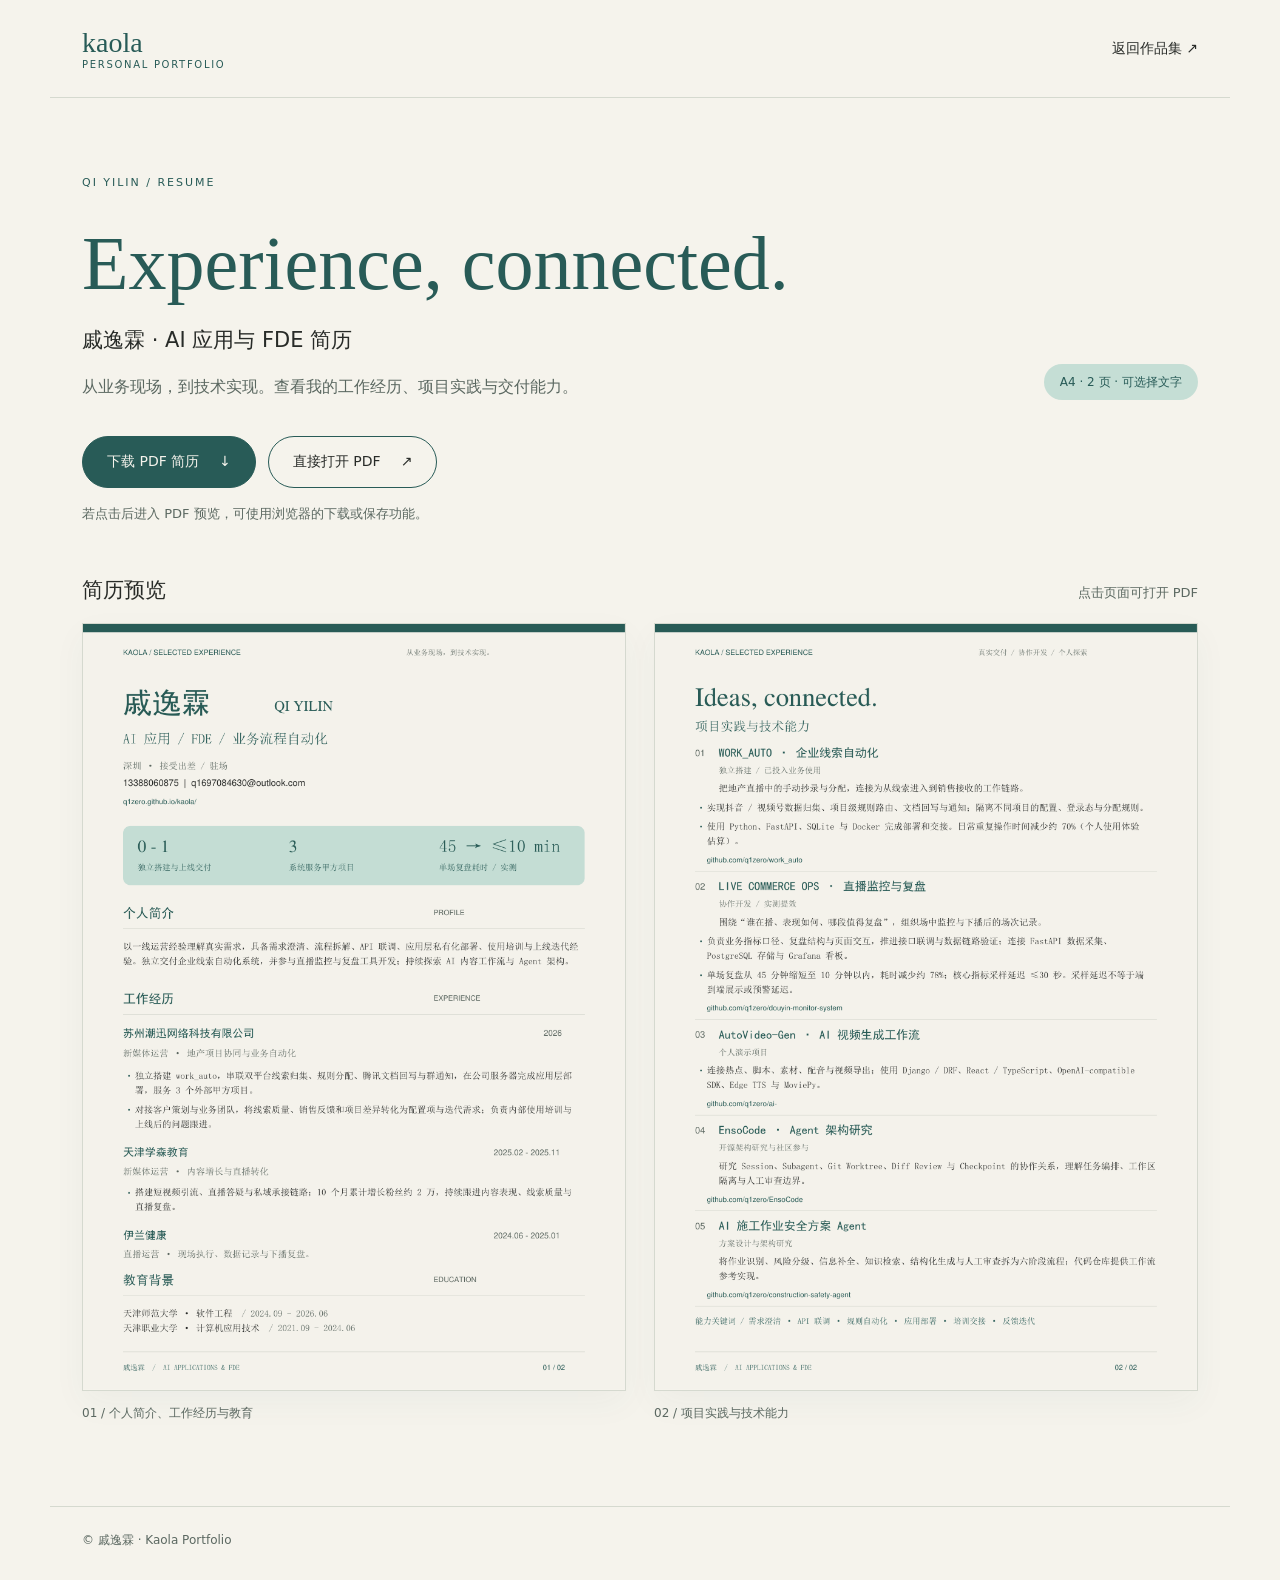
==== resume.html @ f363cd31 "Deploy Kaola portfolio with public assets and resume" ====
<!doctype html>
<html lang="zh-CN">
<head>
  <meta charset="UTF-8"><meta name="viewport" content="width=device-width,initial-scale=1">
  <meta name="theme-color" content="#285b57">
  <title>简历预览与下载 · Kaola</title>
  <meta name="description" content="戚逸霖的 AI 应用与 FDE 简历：在线预览与 PDF 下载。">
  <style>
    :root{color-scheme:light;--cream:#f5f3ec;--teal:#285b57;--mint:#c5ded5;--ink:#282b28}
    *{box-sizing:border-box}body{margin:0;background:var(--cream);color:var(--ink);font:16px/1.7 system-ui,-apple-system,"Microsoft YaHei",sans-serif}a{color:inherit;text-decoration:none}a:focus-visible{outline:3px solid #507d70;outline-offset:5px}header,main,footer{max-width:1180px;margin:auto;padding-left:32px;padding-right:32px}header{display:flex;justify-content:space-between;align-items:center;padding-top:27px;padding-bottom:27px;border-bottom:1px solid #d5d9cf}.brand{font:28px Georgia,serif;color:var(--teal)}.brand span{font:10px system-ui;letter-spacing:.17em;display:block}.back{font-size:14px}main{padding-top:65px;padding-bottom:70px}.eyebrow{font-size:11px;letter-spacing:.18em;color:var(--teal)}h1{font:clamp(44px,7vw,76px)/1.1 Georgia,serif;color:var(--teal);margin:18px 0}h2{font-size:21px;font-weight:500;margin:0 0 14px}.intro{display:flex;align-items:end;justify-content:space-between;gap:28px;margin-bottom:36px}.description{color:#5b6861;max-width:580px;margin:0}.actions{display:flex;flex-wrap:wrap;gap:12px;margin:26px 0 15px}.button{border:1px solid var(--teal);border-radius:99px;padding:13px 24px;font-size:14px;display:inline-flex;gap:20px;align-items:center;white-space:nowrap}.primary{background:var(--teal);color:var(--cream)}.button:hover{background:var(--mint);color:var(--teal)}.note{font-size:13px;color:#5b6861;margin:0}.badge{background:var(--mint);color:var(--teal);padding:8px 16px;border-radius:99px;font-size:12px;white-space:nowrap}.pages{display:grid;grid-template-columns:1fr 1fr;gap:28px}.page{margin:0}.page img{display:block;width:100%;height:auto;border:1px solid #d5d9cf;box-shadow:0 12px 32px #285b570b}.page a{display:block}.page figcaption{font-size:12px;color:#5b6861;padding:12px 0}.preview-heading{display:flex;justify-content:space-between;align-items:baseline;margin-top:48px}footer{padding-top:23px;padding-bottom:30px;border-top:1px solid #d5d9cf;font-size:12px;color:#5b6861}@media(max-width:700px){header,main,footer{padding-left:20px;padding-right:20px}main{padding-top:38px}.intro{display:block}.badge{display:inline-block;margin-top:22px}.pages{grid-template-columns:1fr;gap:20px}.button{padding:12px 19px}.preview-heading span{font-size:12px}}
  </style>
</head>
<body>
  <header><a class="brand" href="./">kaola<span>PERSONAL PORTFOLIO</span></a><a class="back" href="./">返回作品集 ↗</a></header>
  <main>
    <p class="eyebrow">QI YILIN / RESUME</p>
    <div class="intro"><div><h1>Experience, connected.</h1><h2>戚逸霖 · AI 应用与 FDE 简历</h2><p class="description">从业务现场，到技术实现。查看我的工作经历、项目实践与交付能力。</p></div><span class="badge">A4 · 2 页 · 可选择文字</span></div>
    <div class="actions"><a class="button primary" href="assets/qiyilin-resume.pdf" download="戚逸霖-FDE简历.pdf">下载 PDF 简历 <span aria-hidden="true">↓</span></a><a class="button" href="assets/qiyilin-resume.pdf" target="_blank" rel="noopener">直接打开 PDF <span aria-hidden="true">↗</span></a></div>
    <p class="note">若点击后进入 PDF 预览，可使用浏览器的下载或保存功能。</p>
    <div class="preview-heading"><h2>简历预览</h2><span class="note">点击页面可打开 PDF</span></div>
    <div class="pages">
      <figure class="page"><a href="assets/qiyilin-resume.pdf#page=1" target="_blank" rel="noopener" aria-label="打开简历第 1 页 PDF"><img src="assets/resume-page-1.png" alt="简历第一页：个人简介、工作经历与教育背景" width="893" height="1263"></a><figcaption>01 / 个人简介、工作经历与教育</figcaption></figure>
      <figure class="page"><a href="assets/qiyilin-resume.pdf#page=2" target="_blank" rel="noopener" aria-label="打开简历第 2 页 PDF"><img src="assets/resume-page-2.png" alt="简历第二页：项目实践与技术能力" width="893" height="1263" loading="lazy"></a><figcaption>02 / 项目实践与技术能力</figcaption></figure>
    </div>
  </main>
  <footer>© 戚逸霖 · Kaola Portfolio</footer>
</body>
</html>
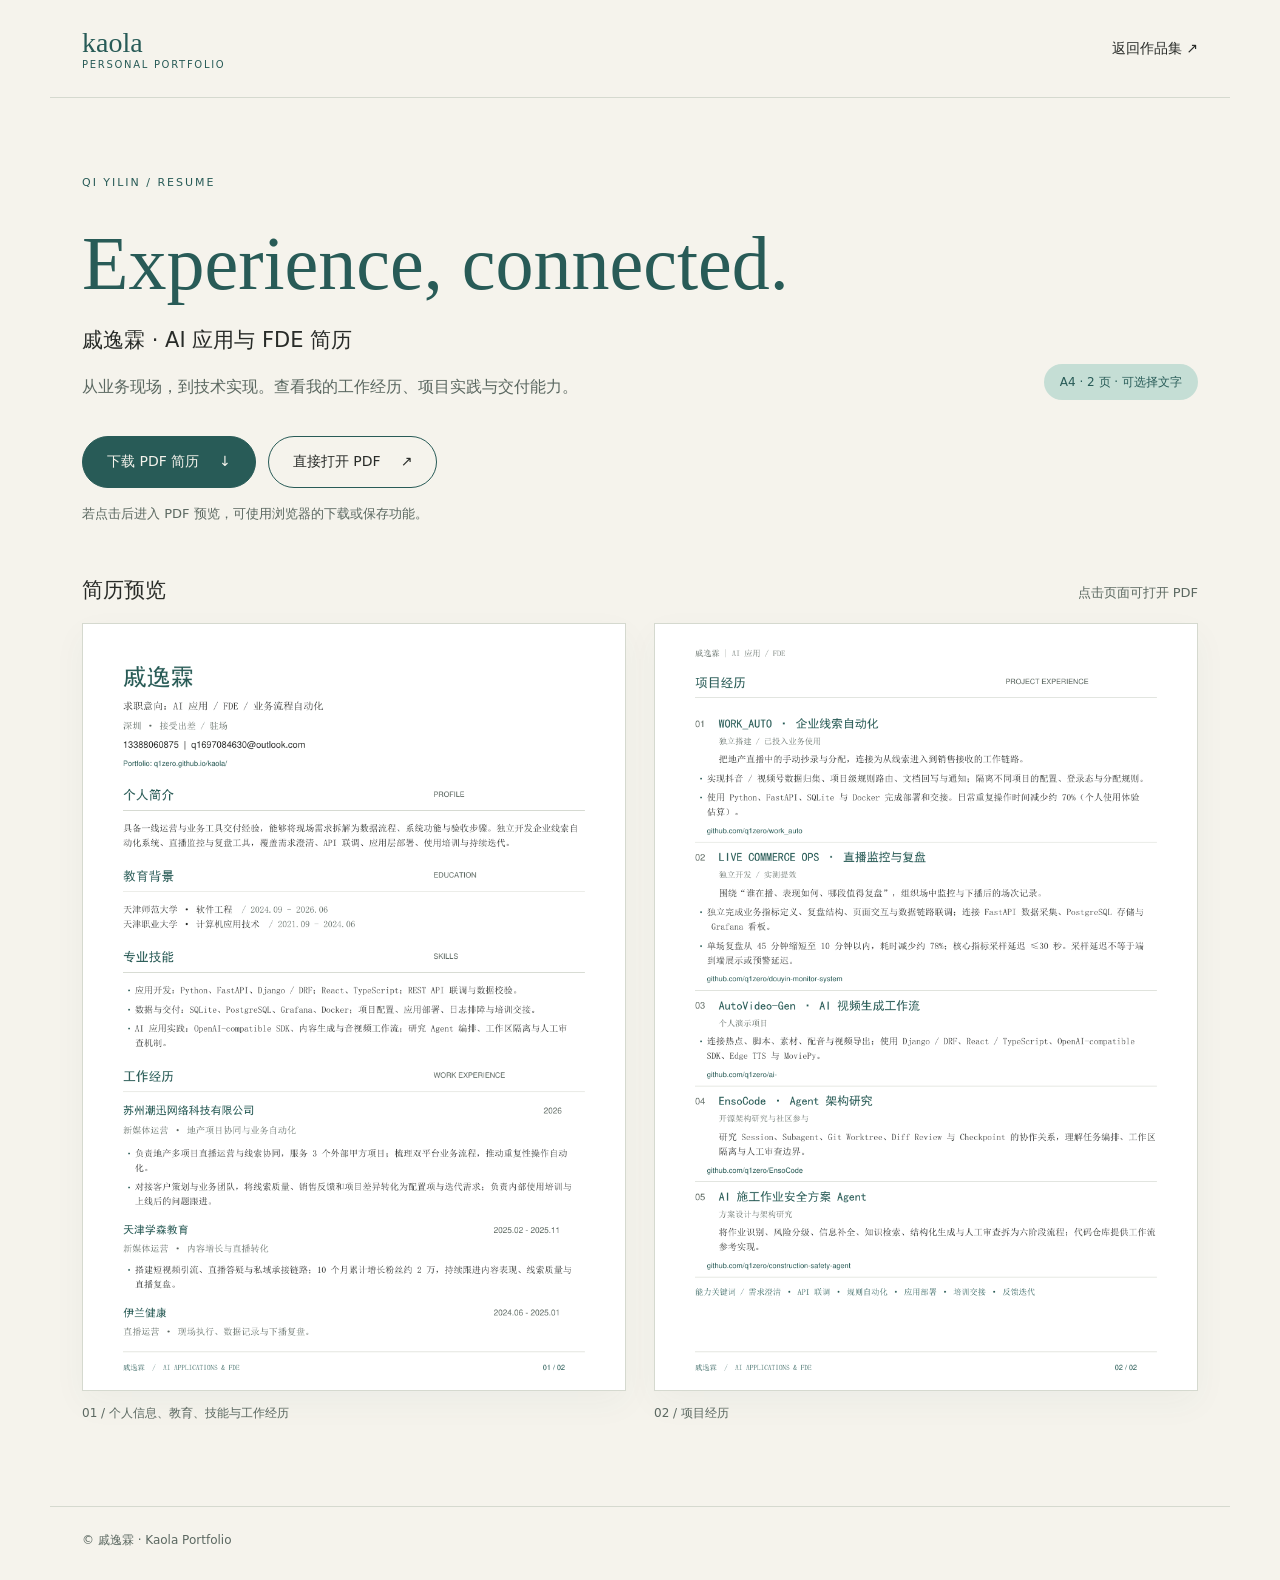
==== commit 609fced8: "Deploy Kaola portfolio with public assets and resume" ====
--- a/resume.html
+++ b/resume.html
@@ -19,8 +19,8 @@
     <p class="note">若点击后进入 PDF 预览，可使用浏览器的下载或保存功能。</p>
     <div class="preview-heading"><h2>简历预览</h2><span class="note">点击页面可打开 PDF</span></div>
     <div class="pages">
-      <figure class="page"><a href="assets/qiyilin-resume.pdf#page=1" target="_blank" rel="noopener" aria-label="打开简历第 1 页 PDF"><img src="assets/resume-page-1.png" alt="简历第一页：个人简介、工作经历与教育背景" width="893" height="1263"></a><figcaption>01 / 个人简介、工作经历与教育</figcaption></figure>
-      <figure class="page"><a href="assets/qiyilin-resume.pdf#page=2" target="_blank" rel="noopener" aria-label="打开简历第 2 页 PDF"><img src="assets/resume-page-2.png" alt="简历第二页：项目实践与技术能力" width="893" height="1263" loading="lazy"></a><figcaption>02 / 项目实践与技术能力</figcaption></figure>
+      <figure class="page"><a href="assets/qiyilin-resume.pdf#page=1" target="_blank" rel="noopener" aria-label="打开简历第 1 页 PDF"><img src="assets/resume-page-1.png" alt="简历第一页：个人简介、教育、专业技能与工作经历" width="893" height="1263"></a><figcaption>01 / 个人信息、教育、技能与工作经历</figcaption></figure>
+      <figure class="page"><a href="assets/qiyilin-resume.pdf#page=2" target="_blank" rel="noopener" aria-label="打开简历第 2 页 PDF"><img src="assets/resume-page-2.png" alt="简历第二页：独立的项目经历" width="893" height="1263" loading="lazy"></a><figcaption>02 / 项目经历</figcaption></figure>
     </div>
   </main>
   <footer>© 戚逸霖 · Kaola Portfolio</footer>
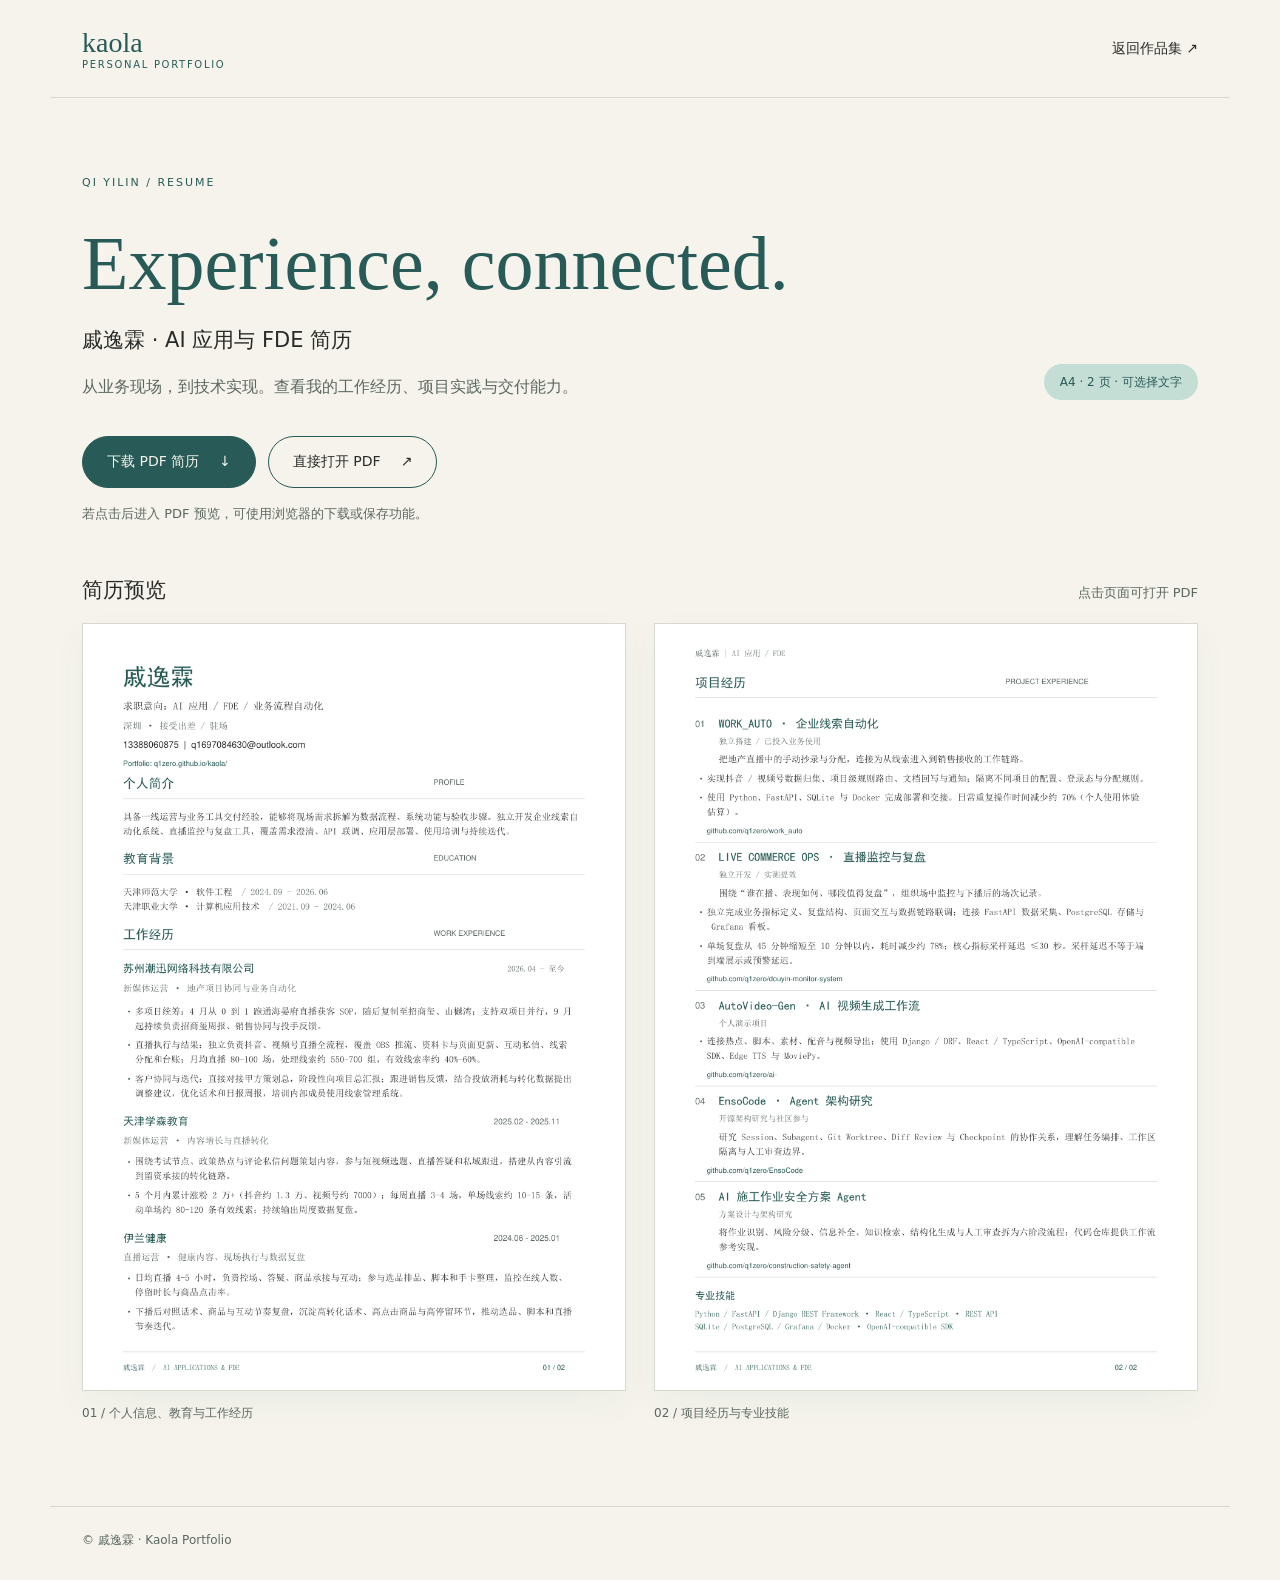
==== commit c6aeb3b4: "Deploy Kaola portfolio with public assets and resume" ====
--- a/resume.html
+++ b/resume.html
@@ -19,8 +19,8 @@
     <p class="note">若点击后进入 PDF 预览，可使用浏览器的下载或保存功能。</p>
     <div class="preview-heading"><h2>简历预览</h2><span class="note">点击页面可打开 PDF</span></div>
     <div class="pages">
-      <figure class="page"><a href="assets/qiyilin-resume.pdf#page=1" target="_blank" rel="noopener" aria-label="打开简历第 1 页 PDF"><img src="assets/resume-page-1.png" alt="简历第一页：个人简介、教育、专业技能与工作经历" width="893" height="1263"></a><figcaption>01 / 个人信息、教育、技能与工作经历</figcaption></figure>
-      <figure class="page"><a href="assets/qiyilin-resume.pdf#page=2" target="_blank" rel="noopener" aria-label="打开简历第 2 页 PDF"><img src="assets/resume-page-2.png" alt="简历第二页：独立的项目经历" width="893" height="1263" loading="lazy"></a><figcaption>02 / 项目经历</figcaption></figure>
+      <figure class="page"><a href="assets/qiyilin-resume.pdf#page=1" target="_blank" rel="noopener" aria-label="打开简历第 1 页 PDF"><img src="assets/resume-page-1.png" alt="简历第一页：个人简介、教育与工作经历" width="893" height="1263"></a><figcaption>01 / 个人信息、教育与工作经历</figcaption></figure>
+      <figure class="page"><a href="assets/qiyilin-resume.pdf#page=2" target="_blank" rel="noopener" aria-label="打开简历第 2 页 PDF"><img src="assets/resume-page-2.png" alt="简历第二页：独立的项目经历" width="893" height="1263" loading="lazy"></a><figcaption>02 / 项目经历与专业技能</figcaption></figure>
     </div>
   </main>
   <footer>© 戚逸霖 · Kaola Portfolio</footer>
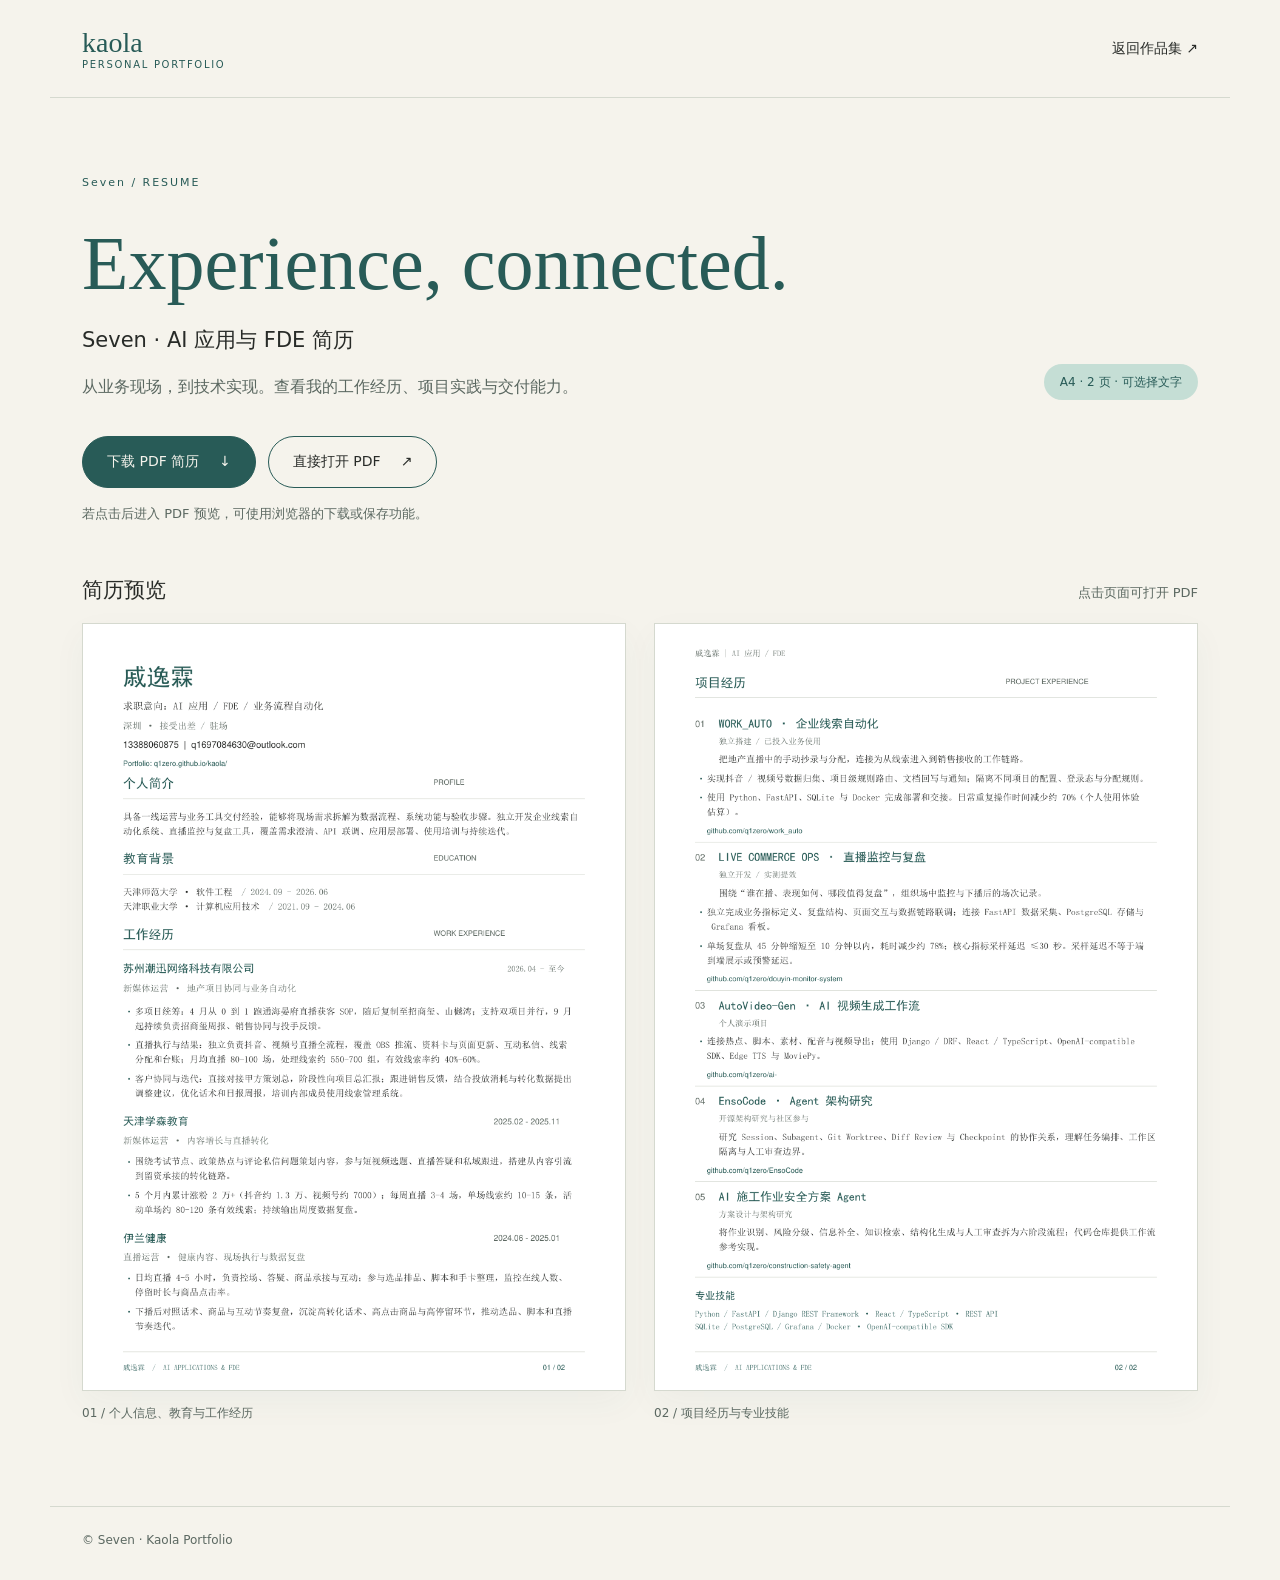
==== commit e89df3fa: "Use Seven as display name" ====
--- a/resume.html
+++ b/resume.html
@@ -4,7 +4,7 @@
   <meta charset="UTF-8"><meta name="viewport" content="width=device-width,initial-scale=1">
   <meta name="theme-color" content="#285b57">
   <title>简历预览与下载 · Kaola</title>
-  <meta name="description" content="戚逸霖的 AI 应用与 FDE 简历：在线预览与 PDF 下载。">
+  <meta name="description" content="Seven的 AI 应用与 FDE 简历：在线预览与 PDF 下载。">
   <style>
     :root{color-scheme:light;--cream:#f5f3ec;--teal:#285b57;--mint:#c5ded5;--ink:#282b28}
     *{box-sizing:border-box}body{margin:0;background:var(--cream);color:var(--ink);font:16px/1.7 system-ui,-apple-system,"Microsoft YaHei",sans-serif}a{color:inherit;text-decoration:none}a:focus-visible{outline:3px solid #507d70;outline-offset:5px}header,main,footer{max-width:1180px;margin:auto;padding-left:32px;padding-right:32px}header{display:flex;justify-content:space-between;align-items:center;padding-top:27px;padding-bottom:27px;border-bottom:1px solid #d5d9cf}.brand{font:28px Georgia,serif;color:var(--teal)}.brand span{font:10px system-ui;letter-spacing:.17em;display:block}.back{font-size:14px}main{padding-top:65px;padding-bottom:70px}.eyebrow{font-size:11px;letter-spacing:.18em;color:var(--teal)}h1{font:clamp(44px,7vw,76px)/1.1 Georgia,serif;color:var(--teal);margin:18px 0}h2{font-size:21px;font-weight:500;margin:0 0 14px}.intro{display:flex;align-items:end;justify-content:space-between;gap:28px;margin-bottom:36px}.description{color:#5b6861;max-width:580px;margin:0}.actions{display:flex;flex-wrap:wrap;gap:12px;margin:26px 0 15px}.button{border:1px solid var(--teal);border-radius:99px;padding:13px 24px;font-size:14px;display:inline-flex;gap:20px;align-items:center;white-space:nowrap}.primary{background:var(--teal);color:var(--cream)}.button:hover{background:var(--mint);color:var(--teal)}.note{font-size:13px;color:#5b6861;margin:0}.badge{background:var(--mint);color:var(--teal);padding:8px 16px;border-radius:99px;font-size:12px;white-space:nowrap}.pages{display:grid;grid-template-columns:1fr 1fr;gap:28px}.page{margin:0}.page img{display:block;width:100%;height:auto;border:1px solid #d5d9cf;box-shadow:0 12px 32px #285b570b}.page a{display:block}.page figcaption{font-size:12px;color:#5b6861;padding:12px 0}.preview-heading{display:flex;justify-content:space-between;align-items:baseline;margin-top:48px}footer{padding-top:23px;padding-bottom:30px;border-top:1px solid #d5d9cf;font-size:12px;color:#5b6861}@media(max-width:700px){header,main,footer{padding-left:20px;padding-right:20px}main{padding-top:38px}.intro{display:block}.badge{display:inline-block;margin-top:22px}.pages{grid-template-columns:1fr;gap:20px}.button{padding:12px 19px}.preview-heading span{font-size:12px}}
@@ -13,9 +13,9 @@
 <body>
   <header><a class="brand" href="./">kaola<span>PERSONAL PORTFOLIO</span></a><a class="back" href="./">返回作品集 ↗</a></header>
   <main>
-    <p class="eyebrow">QI YILIN / RESUME</p>
-    <div class="intro"><div><h1>Experience, connected.</h1><h2>戚逸霖 · AI 应用与 FDE 简历</h2><p class="description">从业务现场，到技术实现。查看我的工作经历、项目实践与交付能力。</p></div><span class="badge">A4 · 2 页 · 可选择文字</span></div>
-    <div class="actions"><a class="button primary" href="assets/qiyilin-resume.pdf" download="戚逸霖-FDE简历.pdf">下载 PDF 简历 <span aria-hidden="true">↓</span></a><a class="button" href="assets/qiyilin-resume.pdf" target="_blank" rel="noopener">直接打开 PDF <span aria-hidden="true">↗</span></a></div>
+    <p class="eyebrow">Seven / RESUME</p>
+    <div class="intro"><div><h1>Experience, connected.</h1><h2>Seven · AI 应用与 FDE 简历</h2><p class="description">从业务现场，到技术实现。查看我的工作经历、项目实践与交付能力。</p></div><span class="badge">A4 · 2 页 · 可选择文字</span></div>
+    <div class="actions"><a class="button primary" href="assets/qiyilin-resume.pdf" download="Seven-FDE简历.pdf">下载 PDF 简历 <span aria-hidden="true">↓</span></a><a class="button" href="assets/qiyilin-resume.pdf" target="_blank" rel="noopener">直接打开 PDF <span aria-hidden="true">↗</span></a></div>
     <p class="note">若点击后进入 PDF 预览，可使用浏览器的下载或保存功能。</p>
     <div class="preview-heading"><h2>简历预览</h2><span class="note">点击页面可打开 PDF</span></div>
     <div class="pages">
@@ -23,6 +23,6 @@
       <figure class="page"><a href="assets/qiyilin-resume.pdf#page=2" target="_blank" rel="noopener" aria-label="打开简历第 2 页 PDF"><img src="assets/resume-page-2.png" alt="简历第二页：独立的项目经历" width="893" height="1263" loading="lazy"></a><figcaption>02 / 项目经历与专业技能</figcaption></figure>
     </div>
   </main>
-  <footer>© 戚逸霖 · Kaola Portfolio</footer>
+  <footer>© Seven · Kaola Portfolio</footer>
 </body>
 </html>
